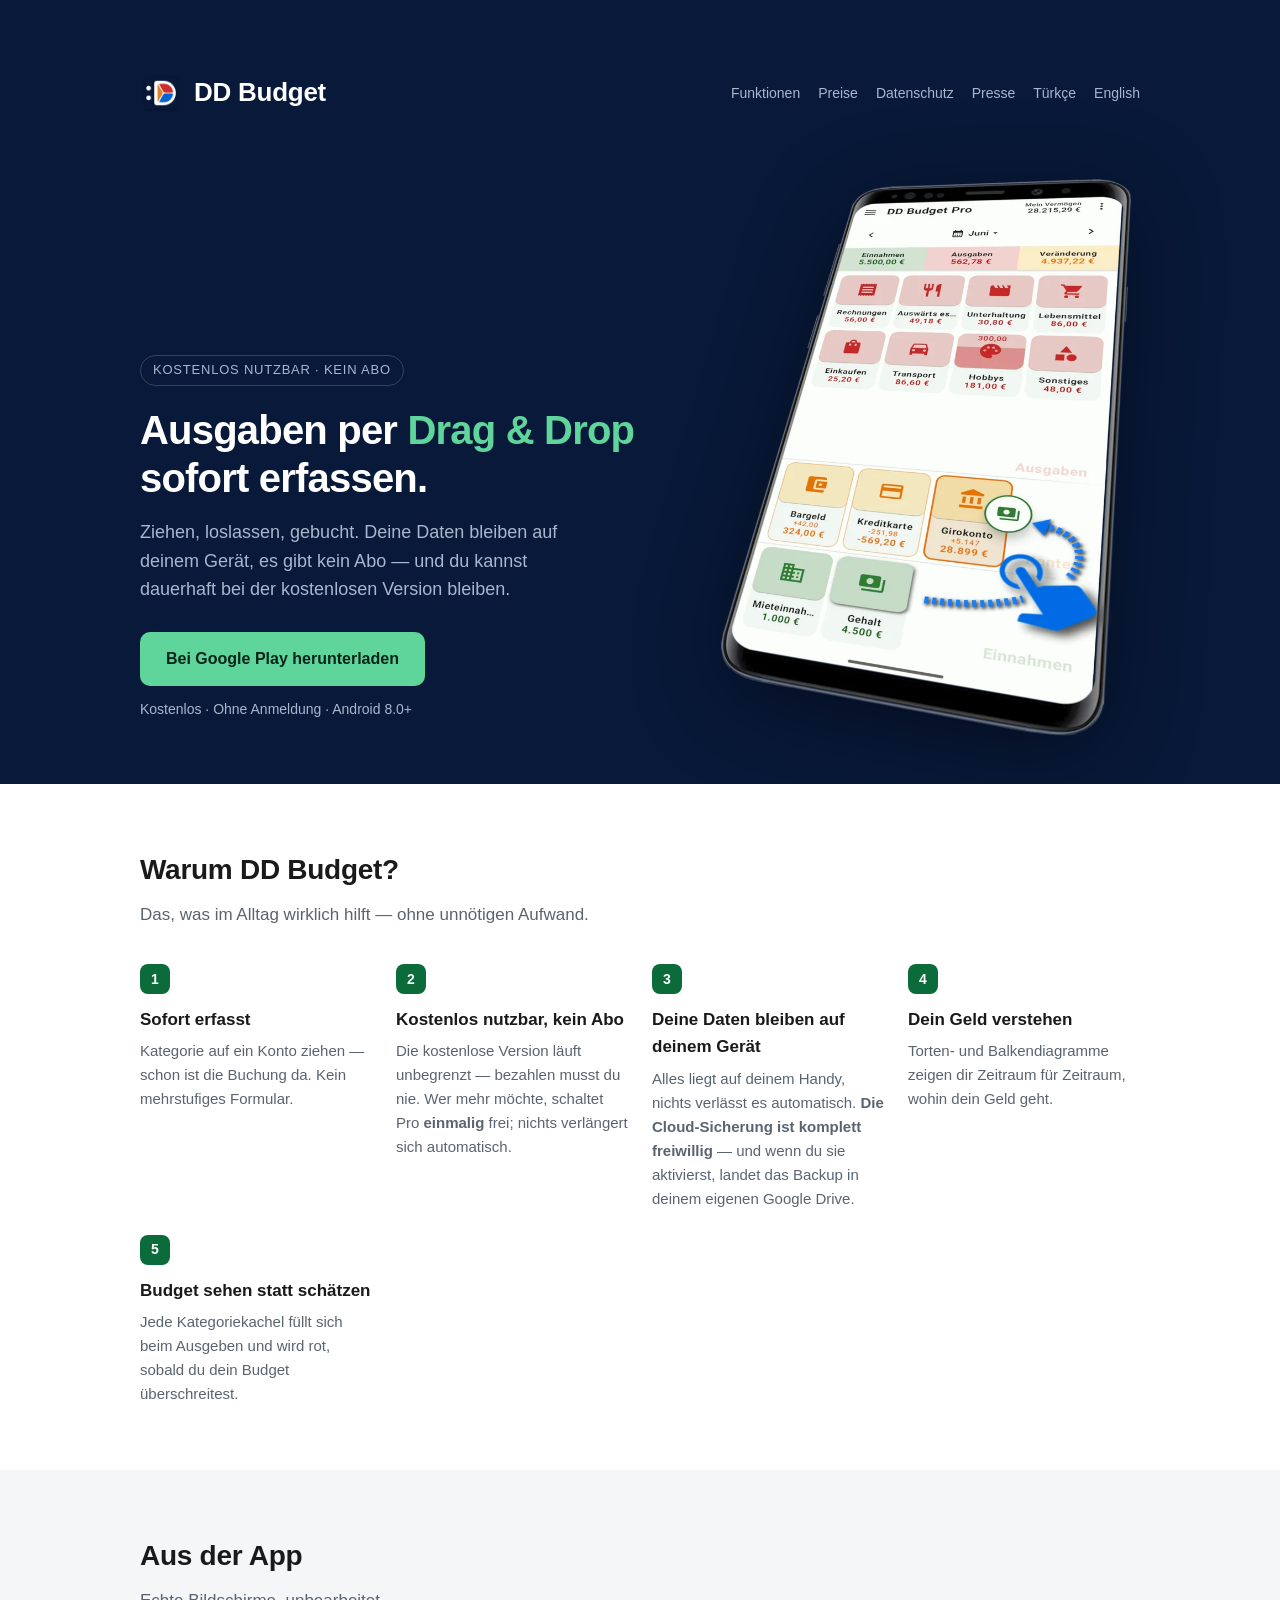
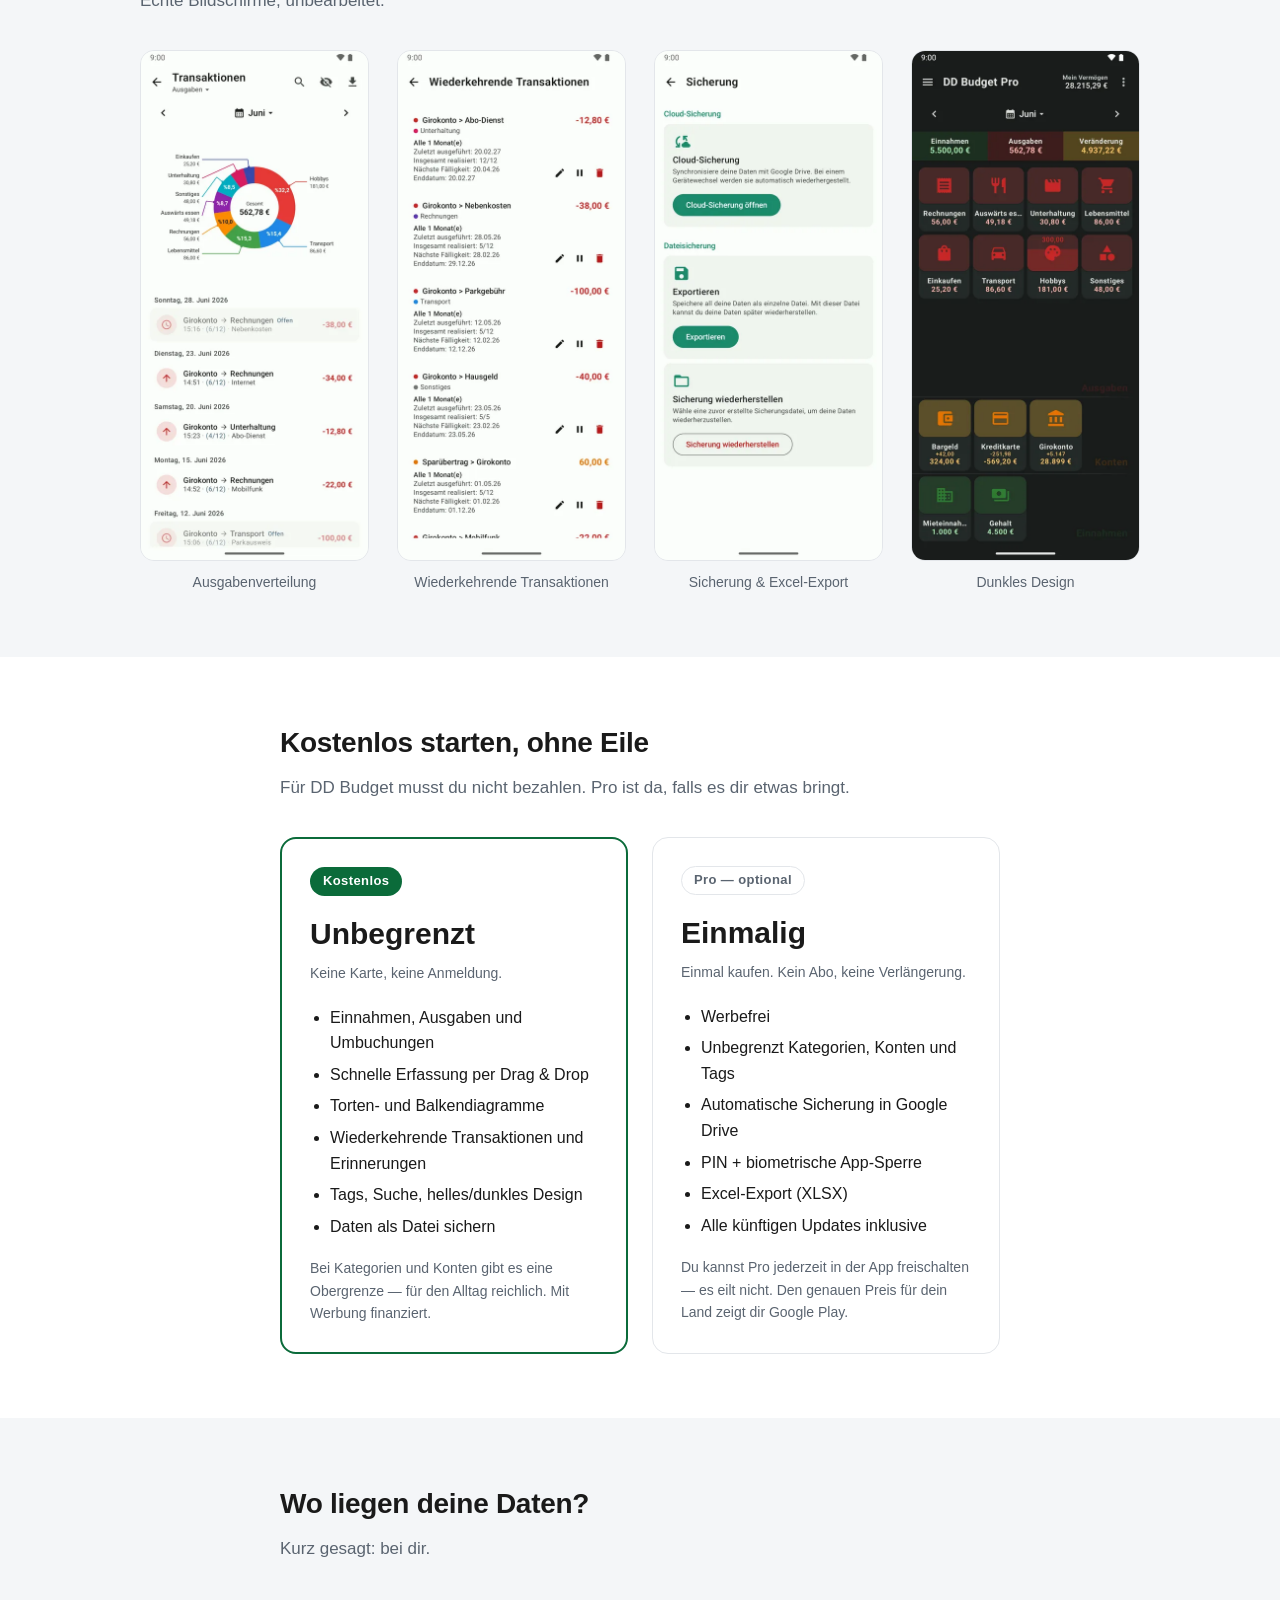
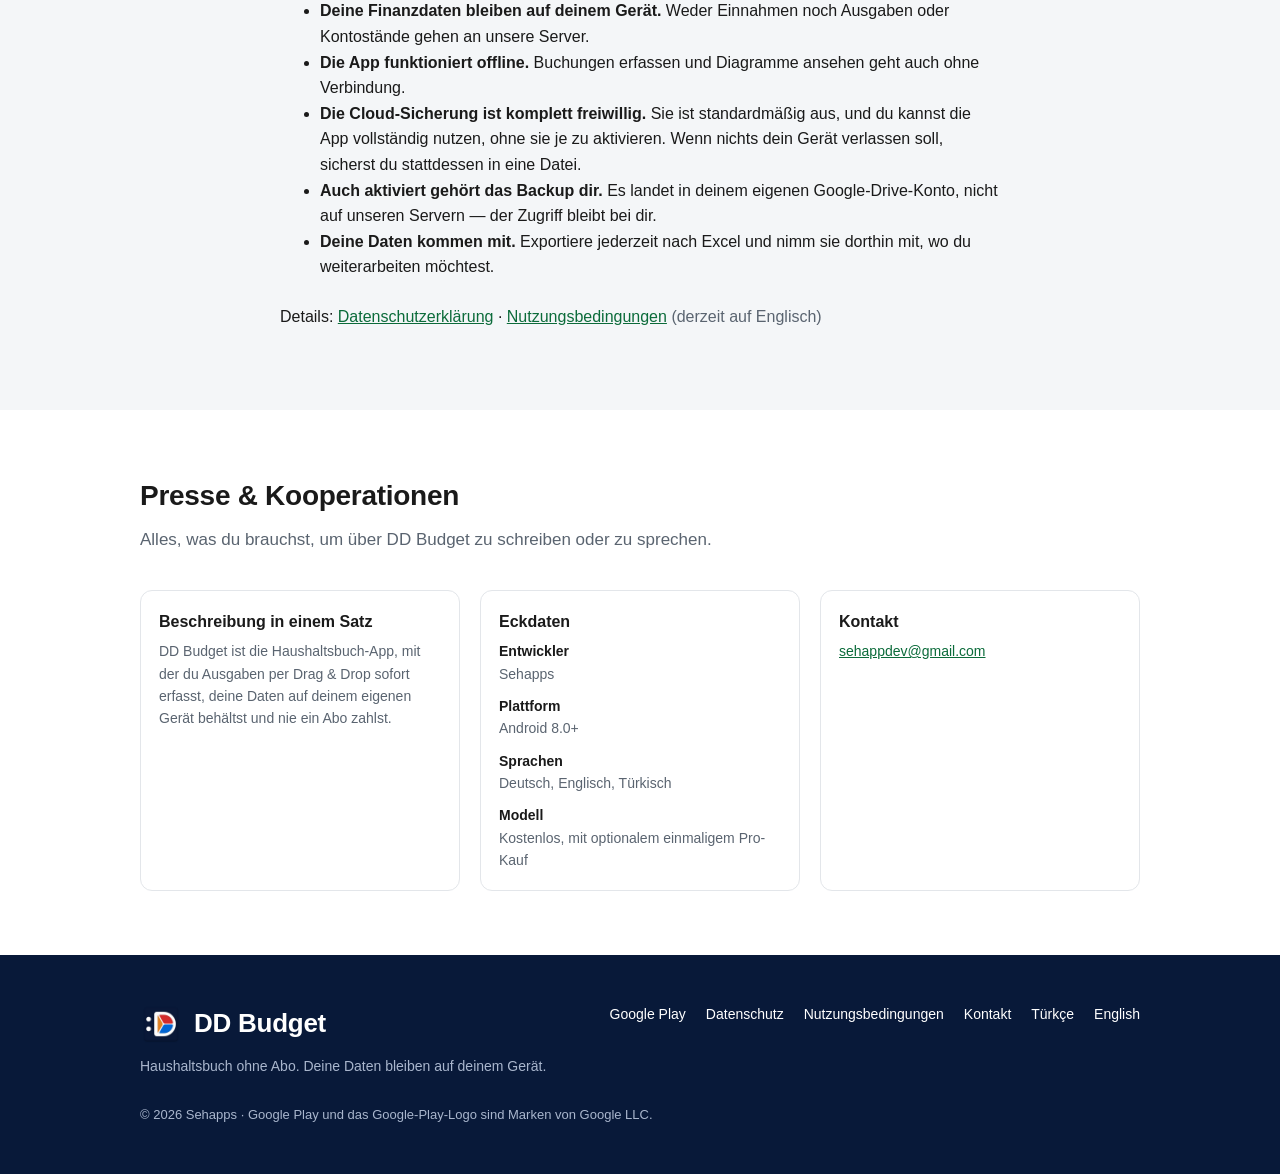
==== de/index.html @ b7f87d93 "site: içerik güncellemesi" ====
<!DOCTYPE html>
<html lang="de">
<head>
<meta charset="UTF-8">
<meta name="viewport" content="width=device-width, initial-scale=1.0">
<title>DD Budget — Haushaltsbuch &amp; Ausgaben im Blick</title>
<meta name="description" content="Mit DD Budget erfasst du Ausgaben per Drag &amp; Drop sofort, und deine Daten bleiben auf deinem Gerät. Kostenlos nutzbar, kein Abo.">
<link rel="icon" href="../assets/icon.png">
<link rel="stylesheet" href="../assets/site.css">
<link rel="alternate" hreflang="tr" href="../tr/">
<link rel="alternate" hreflang="en" href="../">
<link rel="alternate" hreflang="de" href="./">
<meta property="og:type" content="website">
<meta property="og:title" content="DD Budget — Haushaltsbuch &amp; Ausgaben im Blick">
<meta property="og:description" content="Ausgaben per Drag &amp; Drop sofort erfassen. Kostenlos nutzbar, deine Daten bleiben auf deinem Gerät, kein Abo.">
<meta property="og:image" content="assets/hero-drag-de.webp">
<meta name="twitter:card" content="summary_large_image">
</head>
<body>

<div class="hero">
  <div class="wrap">
    <div style="grid-column: 1 / -1;">
      <div class="topbar">
        <a class="brand" href="./" style="color:#fff">
          <img src="../assets/icon.png" alt="" width="42" height="42">
          DD Budget
        </a>
        <nav class="topnav">
          <a href="#funktionen" style="color:#a9b6cd">Funktionen</a>
          <a href="#preise" style="color:#a9b6cd">Preise</a>
          <a href="#datenschutz" style="color:#a9b6cd">Datenschutz</a>
          <a href="#presse" style="color:#a9b6cd">Presse</a>
          <a href="../tr/" style="color:#a9b6cd">Türkçe</a>
          <a href="../" style="color:#a9b6cd">English</a>
        </nav>
      </div>
    </div>

    <div class="hero-copy">
      <span class="eyebrow">Kostenlos nutzbar · Kein Abo</span>
      <h1>Ausgaben per <em>Drag &amp; Drop</em> sofort erfassen.</h1>
      <p class="lede">
        Ziehen, loslassen, gebucht. Deine Daten bleiben auf deinem Gerät, es gibt kein Abo —
        und du kannst dauerhaft bei der kostenlosen Version bleiben.
      </p>
      <a class="cta" href="https://play.google.com/store/apps/details?id=com.sehapps.hesapp&amp;referrer=utm_source%3Dlanding%26utm_medium%3Dhero%26utm_campaign%3Dde_site">
        Bei Google Play herunterladen
      </a>
      <span class="cta-note">Kostenlos · Ohne Anmeldung · Android 8.0+</span>
    </div>

    <div class="hero-shot">
      <img src="../assets/hero-drag-de.webp" width="760" height="1039"
           alt="Startbildschirm von DD Budget: eine Kategoriekachel wird auf ein Girokonto gezogen">
    </div>
  </div>
</div>

<section id="funktionen">
  <div class="wrap">
    <h2>Warum DD Budget?</h2>
    <p class="section-lede">Das, was im Alltag wirklich hilft — ohne unnötigen Aufwand.</p>

    <div class="values">
      <div class="value">
        <span class="num">1</span>
        <h3>Sofort erfasst</h3>
        <p>Kategorie auf ein Konto ziehen — schon ist die Buchung da. Kein mehrstufiges Formular.</p>
      </div>
      <div class="value">
        <span class="num">2</span>
        <h3>Kostenlos nutzbar, kein Abo</h3>
        <p>Die kostenlose Version läuft unbegrenzt — bezahlen musst du nie. Wer mehr möchte, schaltet Pro <strong>einmalig</strong> frei; nichts verlängert sich automatisch.</p>
      </div>
      <div class="value">
        <span class="num">3</span>
        <h3>Deine Daten bleiben auf deinem Gerät</h3>
        <p>Alles liegt auf deinem Handy, nichts verlässt es automatisch. <strong>Die Cloud-Sicherung ist komplett freiwillig</strong> — und wenn du sie aktivierst, landet das Backup in deinem eigenen Google Drive.</p>
      </div>
      <div class="value">
        <span class="num">4</span>
        <h3>Dein Geld verstehen</h3>
        <p>Torten- und Balkendiagramme zeigen dir Zeitraum für Zeitraum, wohin dein Geld geht.</p>
      </div>
      <div class="value">
        <span class="num">5</span>
        <h3>Budget sehen statt schätzen</h3>
        <p>Jede Kategoriekachel füllt sich beim Ausgeben und wird rot, sobald du dein Budget überschreitest.</p>
      </div>
    </div>
  </div>
</section>

<section class="alt">
  <div class="wrap">
    <h2>Aus der App</h2>
    <p class="section-lede">Echte Bildschirme, unbearbeitet.</p>
    <div class="shots">
      <figure class="shot" style="margin:0">
        <img src="../assets/shot-chart-de.webp" width="460" height="1032" alt="Tortendiagramm der Ausgaben nach Kategorie">
        <figcaption>Ausgabenverteilung</figcaption>
      </figure>
      <figure class="shot" style="margin:0">
        <img src="../assets/shot-recurring-de.webp" width="460" height="1032" alt="Liste wiederkehrender Transaktionen mit Erinnerungen">
        <figcaption>Wiederkehrende Transaktionen</figcaption>
      </figure>
      <figure class="shot" style="margin:0">
        <img src="../assets/shot-backup-de.webp" width="460" height="1032" alt="Bildschirm für Cloud-Sicherung und Excel-Export">
        <figcaption>Sicherung &amp; Excel-Export</figcaption>
      </figure>
      <figure class="shot" style="margin:0">
        <img src="../assets/shot-dark-de.webp" width="460" height="1032" alt="Startbildschirm im dunklen Design">
        <figcaption>Dunkles Design</figcaption>
      </figure>
    </div>
  </div>
</section>

<section id="preise">
  <div class="wrap narrow">
    <h2>Kostenlos starten, ohne Eile</h2>
    <p class="section-lede">Für DD Budget musst du nicht bezahlen. Pro ist da, falls es dir etwas bringt.</p>

    <div class="plans">
      <div class="plan plan-free">
        <span class="plan-tag">Kostenlos</span>
        <p class="plan-price">Unbegrenzt <small>Keine Karte, keine Anmeldung.</small></p>
        <ul>
          <li>Einnahmen, Ausgaben und Umbuchungen</li>
          <li>Schnelle Erfassung per Drag &amp; Drop</li>
          <li>Torten- und Balkendiagramme</li>
          <li>Wiederkehrende Transaktionen und Erinnerungen</li>
          <li>Tags, Suche, helles/dunkles Design</li>
          <li>Daten als Datei sichern</li>
        </ul>
        <p class="plan-note">Bei Kategorien und Konten gibt es eine Obergrenze — für den Alltag reichlich. Mit Werbung finanziert.</p>
      </div>

      <div class="plan">
        <span class="plan-tag">Pro — optional</span>
        <p class="plan-price">Einmalig <small>Einmal kaufen. Kein Abo, keine Verlängerung.</small></p>
        <ul>
          <li>Werbefrei</li>
          <li>Unbegrenzt Kategorien, Konten und Tags</li>
          <li>Automatische Sicherung in Google Drive</li>
          <li>PIN + biometrische App-Sperre</li>
          <li>Excel-Export (XLSX)</li>
          <li>Alle künftigen Updates inklusive</li>
        </ul>
        <p class="plan-note">Du kannst Pro jederzeit in der App freischalten — es eilt nicht. Den genauen Preis für dein Land zeigt dir Google Play.</p>
      </div>
    </div>
  </div>
</section>

<section id="datenschutz" class="alt">
  <div class="wrap narrow">
    <h2>Wo liegen deine Daten?</h2>
    <p class="section-lede">Kurz gesagt: bei dir.</p>
    <ul>
      <li><strong>Deine Finanzdaten bleiben auf deinem Gerät.</strong> Weder Einnahmen noch Ausgaben oder Kontostände gehen an unsere Server.</li>
      <li><strong>Die App funktioniert offline.</strong> Buchungen erfassen und Diagramme ansehen geht auch ohne Verbindung.</li>
      <li><strong>Die Cloud-Sicherung ist komplett freiwillig.</strong> Sie ist standardmäßig aus, und du kannst die App vollständig nutzen, ohne sie je zu aktivieren. Wenn nichts dein Gerät verlassen soll, sicherst du stattdessen in eine Datei.</li>
      <li><strong>Auch aktiviert gehört das Backup dir.</strong> Es landet in deinem eigenen Google-Drive-Konto, nicht auf unseren Servern — der Zugriff bleibt bei dir.</li>
      <li><strong>Deine Daten kommen mit.</strong> Exportiere jederzeit nach Excel und nimm sie dorthin mit, wo du weiterarbeiten möchtest.</li>
    </ul>
    <p style="margin-top:24px">
      Details: <a href="../privacy-en.html">Datenschutzerklärung</a> · <a href="../terms-en.html">Nutzungsbedingungen</a>
      <span style="color:var(--muted)">(derzeit auf Englisch)</span>
    </p>
  </div>
</section>

<section id="presse">
  <div class="wrap">
    <h2>Presse &amp; Kooperationen</h2>
    <p class="section-lede">Alles, was du brauchst, um über DD Budget zu schreiben oder zu sprechen.</p>
    <div class="kit">
      <div>
        <h3>Beschreibung in einem Satz</h3>
        <p>DD Budget ist die Haushaltsbuch-App, mit der du Ausgaben per Drag &amp; Drop sofort erfasst, deine Daten auf deinem eigenen Gerät behältst und nie ein Abo zahlst.</p>
      </div>
      <div>
        <h3>Eckdaten</h3>
        <dl class="facts">
          <dt>Entwickler</dt><dd>Sehapps</dd>
          <dt>Plattform</dt><dd>Android 8.0+</dd>
          <dt>Sprachen</dt><dd>Deutsch, Englisch, Türkisch</dd>
          <dt>Modell</dt><dd>Kostenlos, mit optionalem einmaligem Pro-Kauf</dd>
        </dl>
      </div>
      <div>
        <h3>Kontakt</h3>
        <p><a href="mailto:sehappdev@gmail.com">sehappdev@gmail.com</a></p>
      </div>
    </div>
  </div>
</section>

<footer>
  <div class="wrap">
    <div class="footer-grid">
      <div>
        <div class="brand" style="color:#fff;margin-bottom:10px">
          <img src="../assets/icon.png" alt="" width="42" height="42"> DD Budget
        </div>
        <div>Haushaltsbuch ohne Abo. Deine Daten bleiben auf deinem Gerät.</div>
      </div>
      <div class="footer-links">
        <a href="https://play.google.com/store/apps/details?id=com.sehapps.hesapp&amp;referrer=utm_source%3Dlanding%26utm_medium%3Dfooter%26utm_campaign%3Dde_site">Google Play</a>
        <a href="../privacy-en.html">Datenschutz</a>
        <a href="../terms-en.html">Nutzungsbedingungen</a>
        <a href="mailto:sehappdev@gmail.com">Kontakt</a>
        <a href="../tr/">Türkçe</a>
        <a href="../">English</a>
      </div>
    </div>
    <div class="copyright">© 2026 Sehapps · Google Play und das Google-Play-Logo sind Marken von Google LLC.</div>
  </div>
</footer>

</body>
</html>
---- assets/site.css ----
:root {
  --bg: #ffffff;
  --bg-alt: #f4f6f8;
  --fg: #1a1a1a;
  --muted: #5a6470;
  --accent: #0b6b3a;
  --accent-fg: #ffffff;
  --border: #e3e6ea;
  --navy: #081939;
  --navy-fg: #ffffff;
  --navy-muted: #a9b6cd;
}
@media (prefers-color-scheme: dark) {
  :root {
    --bg: #121417;
    --bg-alt: #1c2026;
    --fg: #e9eaed;
    --muted: #9aa3ad;
    --accent: #5fd49b;
    --accent-fg: #06251a;
    --border: #2a2f36;
    --navy: #050f24;
    --navy-muted: #8b99b2;
  }
}

* { box-sizing: border-box; }

/* width/height attribute'ları layout shift'i önlemek için duruyor;
   height:auto olmadan max-width uygulanınca görseller eziliyor. */
img { max-width: 100%; height: auto; }

body {
  margin: 0;
  background: var(--bg);
  color: var(--fg);
  font-family: -apple-system, BlinkMacSystemFont, "Segoe UI", Roboto, "Helvetica Neue", Arial, sans-serif;
  line-height: 1.6;
  font-size: 16px;
  -webkit-font-smoothing: antialiased;
}

.wrap { max-width: 1040px; margin: 0 auto; padding: 0 20px; }
.narrow { max-width: 760px; }

a { color: var(--accent); }

/* ---------- üst bar ---------- */
.topbar {
  display: flex; align-items: center; justify-content: space-between;
  gap: 16px; padding: 16px 0;
}
.brand { display: flex; align-items: center; gap: 12px; font-weight: 700; font-size: 26px; letter-spacing: -0.01em; color: var(--fg); text-decoration: none; }
.brand img { width: 42px; height: 42px; border-radius: 10px; }
.topnav { display: flex; gap: 18px; font-size: 14px; }
.topnav a { color: var(--muted); text-decoration: none; }
.topnav a:hover { color: var(--fg); }

/* ---------- hero ---------- */
.hero { background: var(--navy); color: var(--navy-fg); padding: 56px 0 0; overflow: hidden; }
.hero .wrap { display: grid; grid-template-columns: 1.1fr 0.9fr; gap: 40px; align-items: end; }
.hero-copy { padding-bottom: 64px; }
.eyebrow {
  display: inline-block; font-size: 13px; letter-spacing: .06em; text-transform: uppercase;
  color: var(--navy-muted); border: 1px solid rgba(255,255,255,.18);
  border-radius: 999px; padding: 4px 12px; margin-bottom: 20px;
}
.hero h1 { font-size: 40px; line-height: 1.2; margin: 0 0 16px; letter-spacing: -0.02em; }
.hero h1 em { font-style: normal; color: #5fd49b; }
.hero p.lede { font-size: 18px; color: var(--navy-muted); margin: 0 0 28px; max-width: 46ch; }
.hero-shot { display: flex; justify-content: center; padding-bottom: 40px; }
.hero-shot img { width: 100%; max-width: 420px; display: block; filter: drop-shadow(0 18px 45px rgba(0,0,0,.45)); }

.cta {
  display: inline-flex; align-items: center; gap: 10px;
  background: var(--accent); color: var(--accent-fg);
  font-weight: 600; font-size: 16px; text-decoration: none;
  padding: 14px 26px; border-radius: 10px;
}
.hero .cta { background: #5fd49b; color: #06251a; }
.cta:hover { filter: brightness(1.06); }
.cta-note { display: block; margin-top: 12px; font-size: 14px; color: var(--navy-muted); }

/* ---------- bölümler ---------- */
section { padding: 64px 0; }
section.alt { background: var(--bg-alt); }
h2 { font-size: 28px; letter-spacing: -0.01em; margin: 0 0 8px; }
.section-lede { color: var(--muted); margin: 0 0 36px; font-size: 17px; }

.values { display: grid; grid-template-columns: repeat(auto-fit, minmax(230px, 1fr)); gap: 24px; }
.value h3 { margin: 0 0 6px; font-size: 17px; }
.value p { margin: 0; color: var(--muted); font-size: 15px; }
.value .num {
  display: inline-flex; align-items: center; justify-content: center;
  width: 30px; height: 30px; border-radius: 8px; margin-bottom: 12px;
  background: var(--accent); color: var(--accent-fg); font-weight: 700; font-size: 14px;
}

/* ---------- ekran görüntüleri ---------- */
.shots { display: grid; grid-template-columns: repeat(auto-fit, minmax(190px, 1fr)); gap: 28px; }
.shot img {
  width: 100%; max-width: 240px; margin: 0 auto;
  display: block; border-radius: 14px;
  border: 1px solid var(--border); background: var(--bg);
}
.shot figcaption { margin-top: 10px; font-size: 14px; color: var(--muted); text-align: center; }

/* ---------- planlar ---------- */
.plans { display: grid; grid-template-columns: 1fr 1fr; gap: 24px; }
.plan { border: 1px solid var(--border); border-radius: 16px; padding: 28px; background: var(--bg); }
.plan-free { border-color: var(--accent); border-width: 2px; }
.plan-tag {
  display: inline-block; font-size: 13px; font-weight: 600; letter-spacing: .03em;
  color: var(--muted); border: 1px solid var(--border);
  border-radius: 999px; padding: 3px 12px; margin-bottom: 14px;
}
.plan-free .plan-tag { background: var(--accent); color: var(--accent-fg); border-color: transparent; }
.plan-price { font-size: 30px; font-weight: 700; margin: 0; }
.plan-price small { font-size: 14px; font-weight: 400; color: var(--muted); display: block; margin-top: 4px; }
.plan ul { margin: 20px 0 0; padding-left: 20px; }
.plan li { margin: 6px 0; }
.plan-note { margin: 18px 0 0; color: var(--muted); font-size: 14px; }
@media (max-width: 700px) { .plans { grid-template-columns: 1fr; } }

/* ---------- basın / iletişim ---------- */
.kit { display: grid; grid-template-columns: repeat(auto-fit, minmax(240px, 1fr)); gap: 20px; }
.kit div { border: 1px solid var(--border); border-radius: 12px; padding: 18px; }
.kit h3 { margin: 0 0 6px; font-size: 16px; }
.kit p { margin: 0; font-size: 14px; color: var(--muted); }

/* ---------- alt bilgi ---------- */
footer { background: var(--navy); color: var(--navy-muted); padding: 48px 0; font-size: 14px; }
footer a { color: #ffffff; text-decoration: none; }
footer a:hover { text-decoration: underline; }
.footer-grid { display: flex; flex-wrap: wrap; gap: 28px; justify-content: space-between; align-items: flex-start; }
.footer-links { display: flex; flex-wrap: wrap; gap: 20px; }
.copyright { margin-top: 28px; font-size: 13px; }

@media (max-width: 820px) {
  .hero { padding-top: 40px; }
  .hero .wrap { grid-template-columns: 1fr; gap: 28px; }
  .hero-copy { padding-bottom: 0; }
  .hero h1 { font-size: 31px; }
  section { padding: 48px 0; }
  h2 { font-size: 24px; }
  .topnav { display: none; }
  .brand { font-size: 22px; }
  .brand img { width: 36px; height: 36px; }
  .hero-shot { padding-bottom: 0; }
}

/* künye: her bilgi ayrı satır */
.facts { margin: 0; font-size: 14px; color: var(--muted); }
.facts dt { font-weight: 600; color: var(--fg); }
.facts dd { margin: 0 0 10px; }
.facts dd:last-child { margin-bottom: 0; }
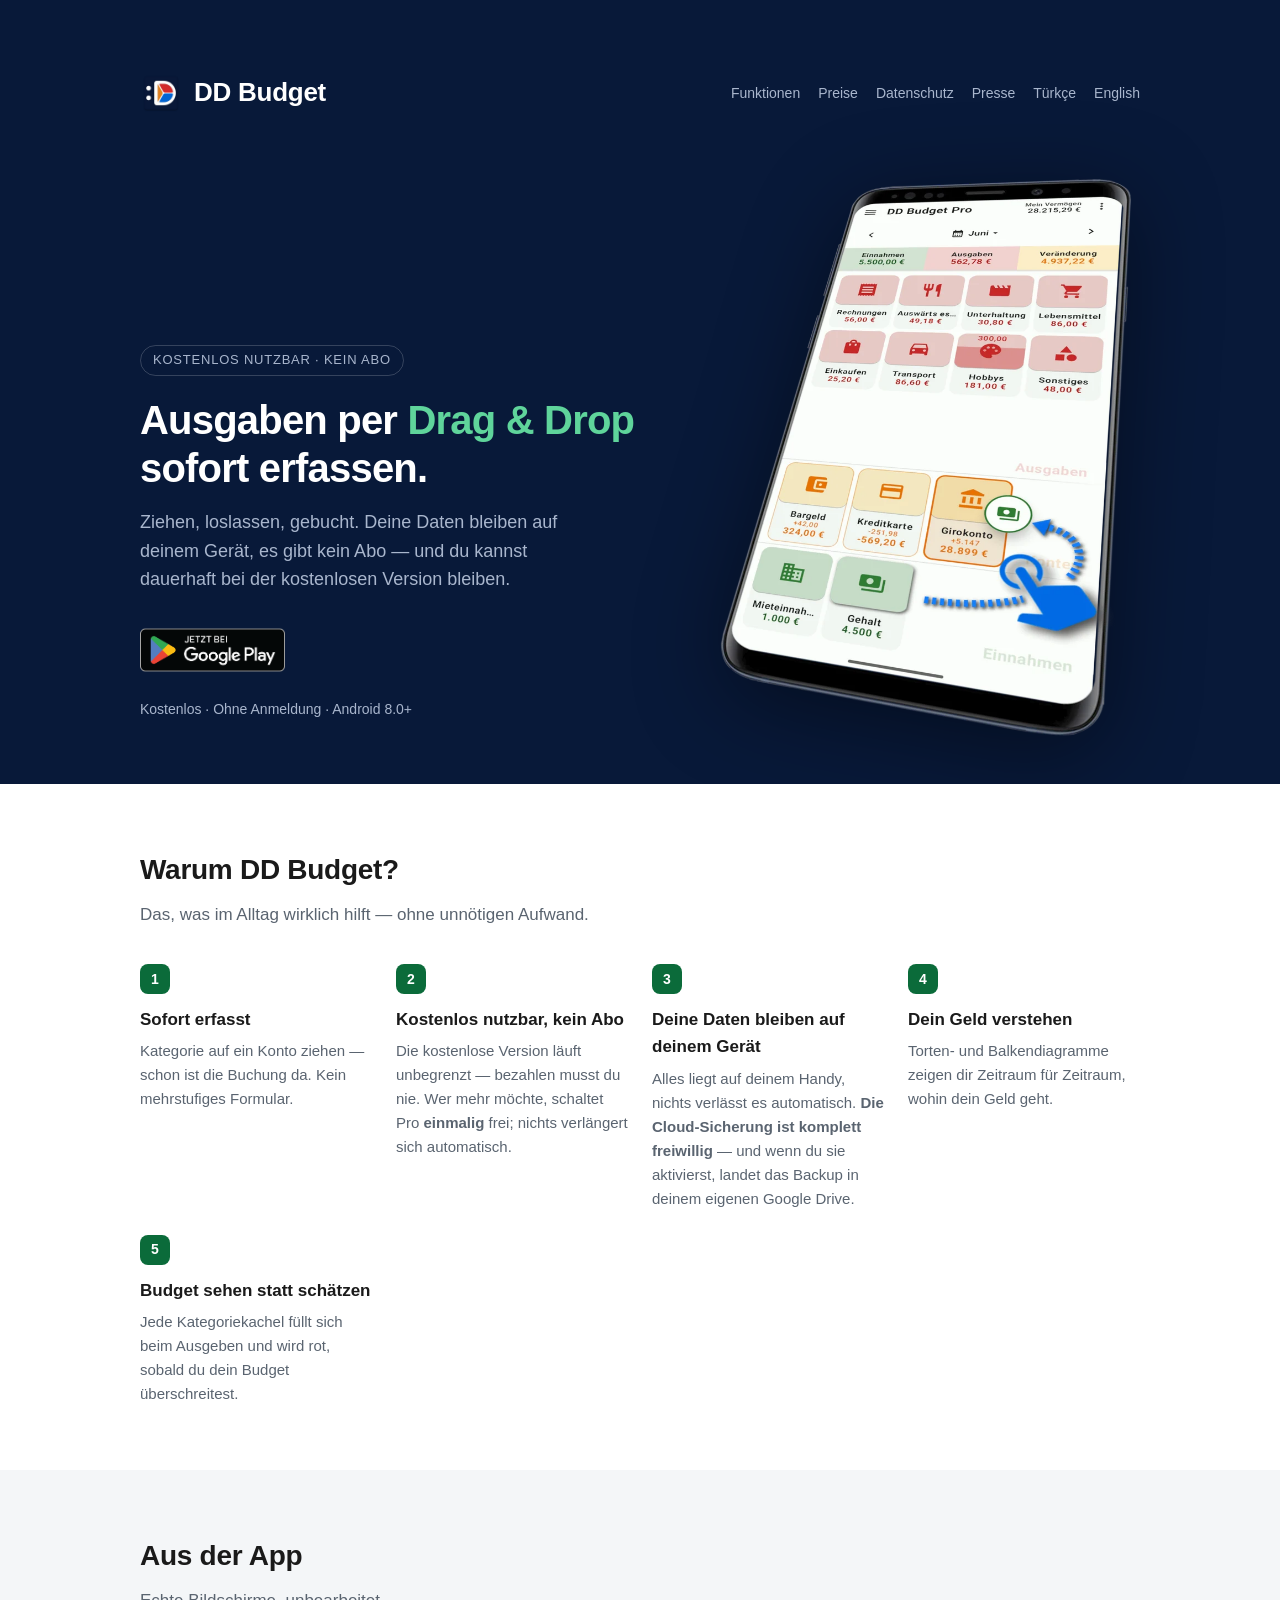
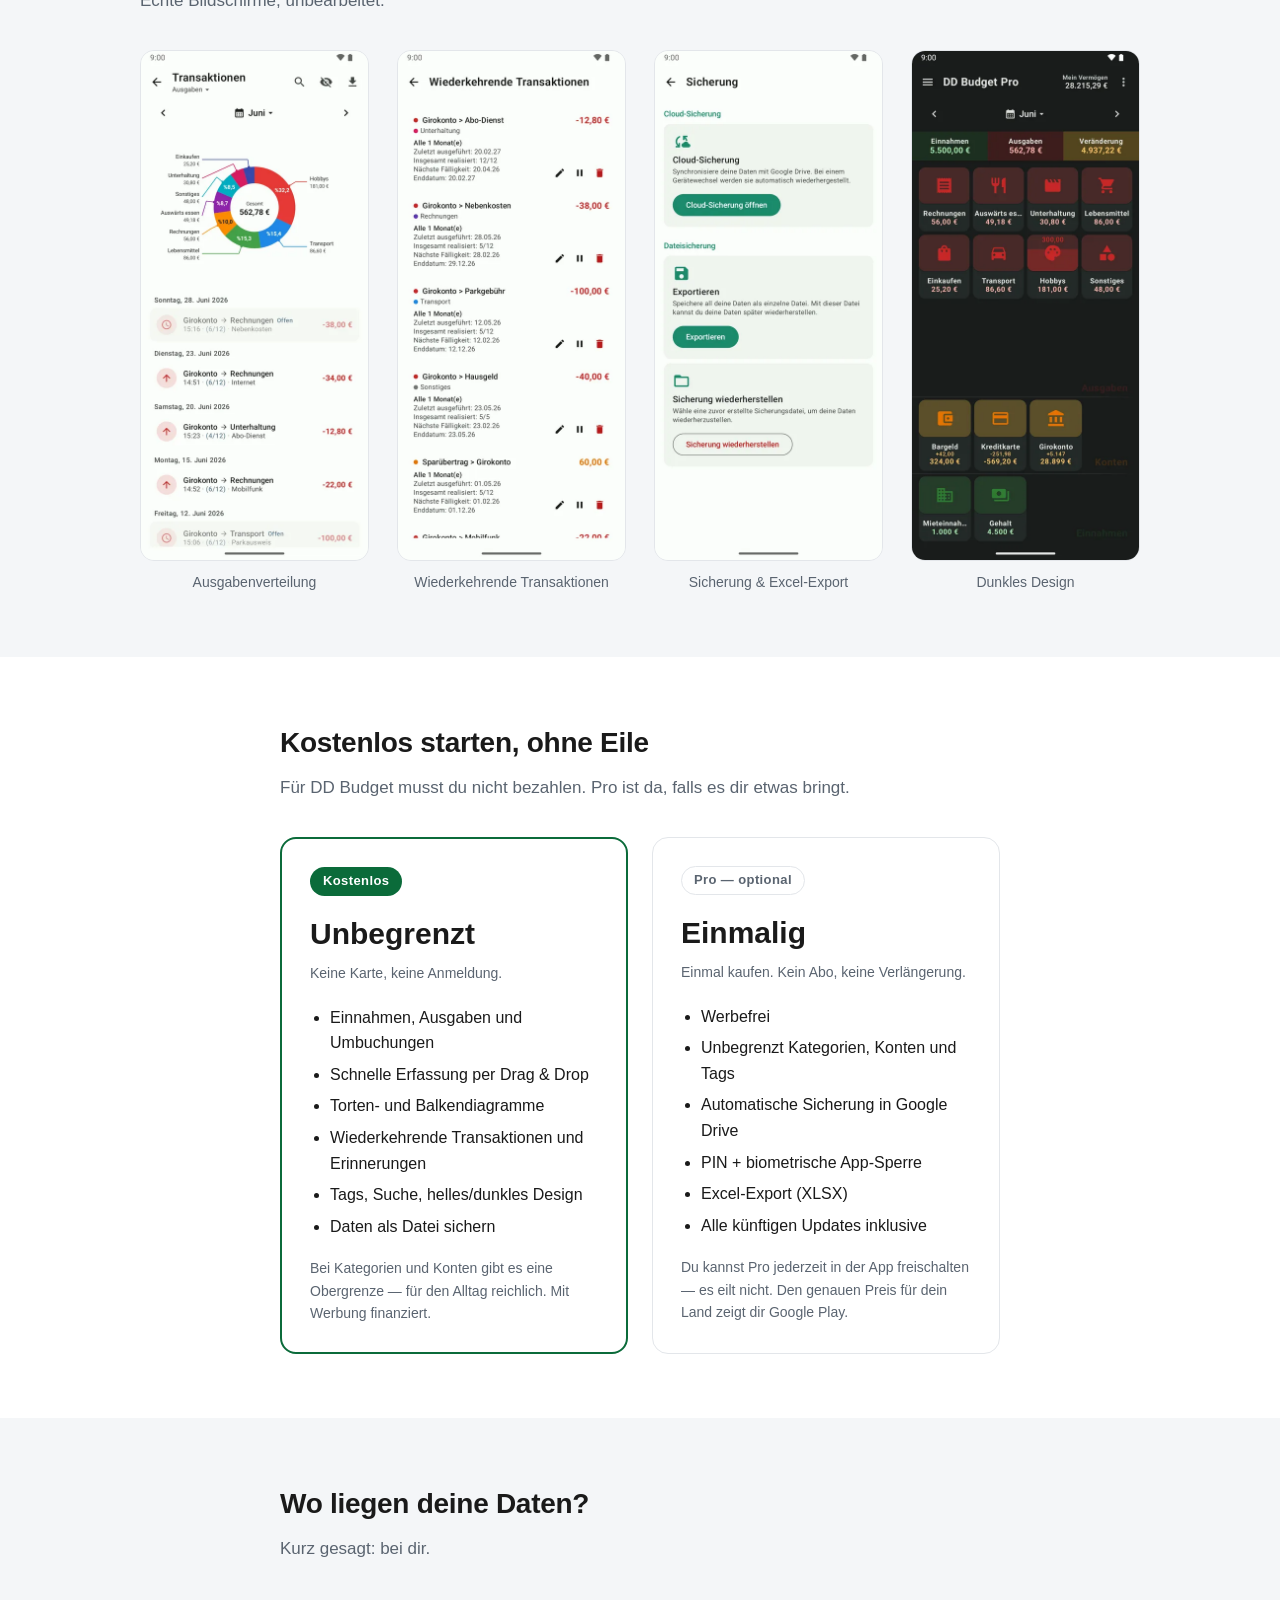
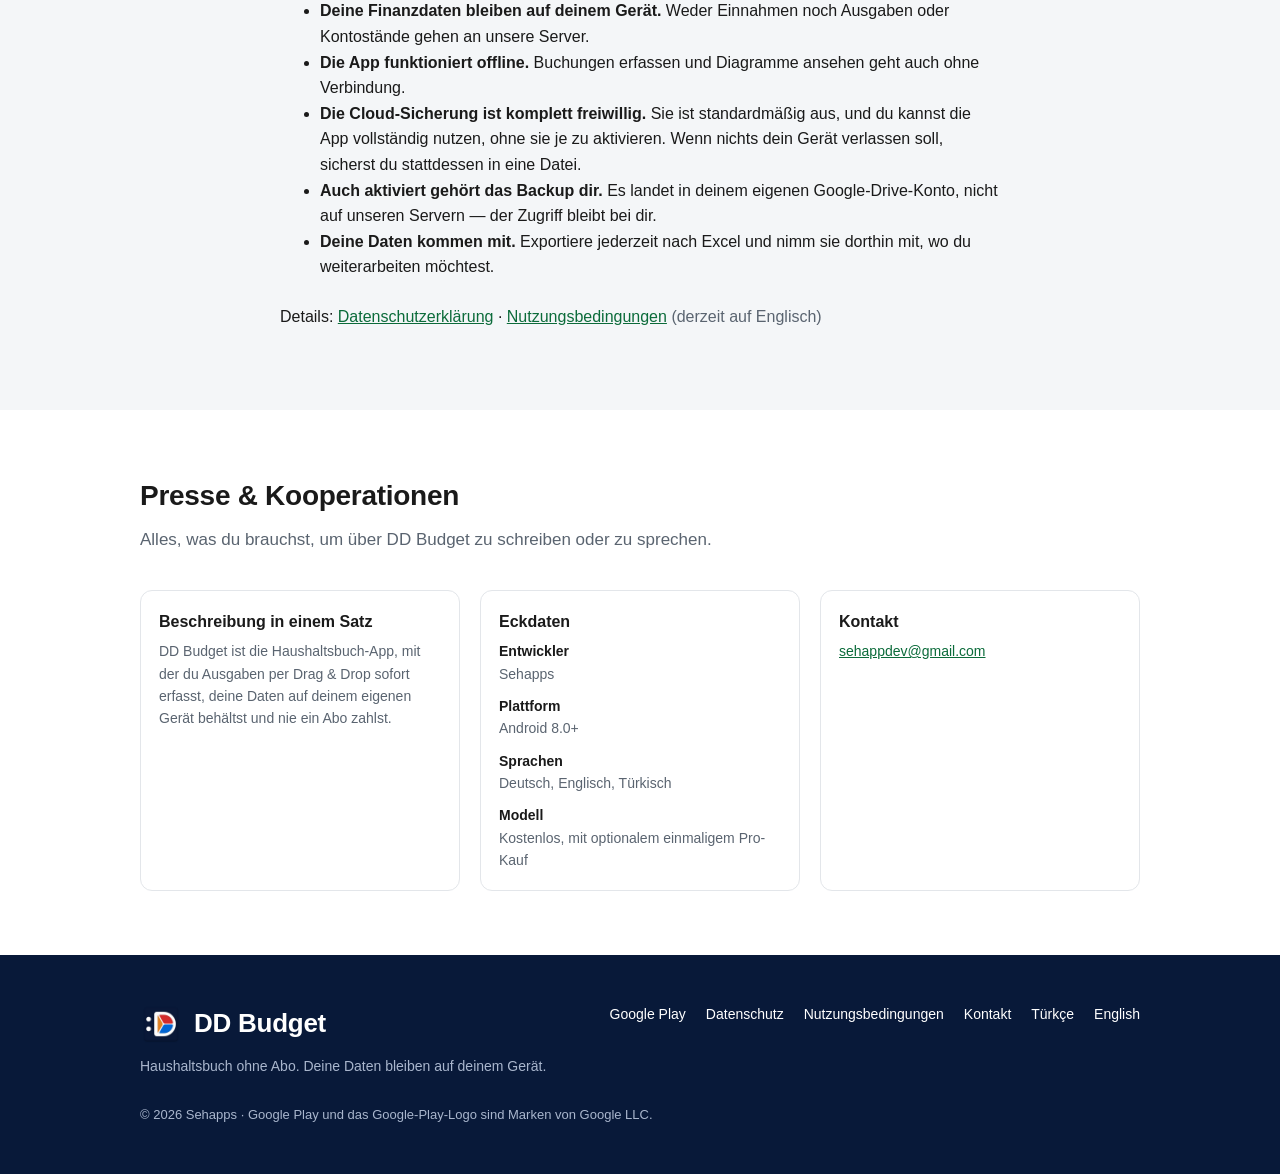
==== commit 5045bb5a: "site: içerik güncellemesi" ====
--- a/de/index.html
+++ b/de/index.html
@@ -10,11 +10,18 @@
 <link rel="alternate" hreflang="tr" href="../tr/">
 <link rel="alternate" hreflang="en" href="../">
 <link rel="alternate" hreflang="de" href="./">
+<link rel="canonical" href="https://sehapps.github.io/dd-budget/de/">
 <meta property="og:type" content="website">
+<meta property="og:url" content="https://sehapps.github.io/dd-budget/de/">
+<meta property="og:site_name" content="DD Budget">
+<meta property="og:locale" content="de_DE">
 <meta property="og:title" content="DD Budget — Haushaltsbuch &amp; Ausgaben im Blick">
 <meta property="og:description" content="Ausgaben per Drag &amp; Drop sofort erfassen. Kostenlos nutzbar, deine Daten bleiben auf deinem Gerät, kein Abo.">
-<meta property="og:image" content="assets/hero-drag-de.webp">
+<meta property="og:image" content="https://sehapps.github.io/dd-budget/assets/og-de.png">
+<meta property="og:image:width" content="1200">
+<meta property="og:image:height" content="630">
 <meta name="twitter:card" content="summary_large_image">
+<meta name="twitter:image" content="https://sehapps.github.io/dd-budget/assets/og-de.png">
 </head>
 <body>
 
@@ -44,8 +51,8 @@
         Ziehen, loslassen, gebucht. Deine Daten bleiben auf deinem Gerät, es gibt kein Abo —
         und du kannst dauerhaft bei der kostenlosen Version bleiben.
       </p>
-      <a class="cta" href="https://play.google.com/store/apps/details?id=com.sehapps.hesapp&amp;referrer=utm_source%3Dlanding%26utm_medium%3Dhero%26utm_campaign%3Dde_site">
-        Bei Google Play herunterladen
+      <a class="badge" href="https://play.google.com/store/apps/details?id=com.sehapps.hesapp&amp;referrer=utm_source%3Dlanding%26utm_medium%3Dhero%26utm_campaign%3Dde_site">
+        <img src="../assets/gp-badge-de.png" alt="Jetzt bei Google Play" width="646" height="250">
       </a>
       <span class="cta-note">Kostenlos · Ohne Anmeldung · Android 8.0+</span>
     </div>
--- a/assets/site.css
+++ b/assets/site.css
@@ -154,3 +154,10 @@
 .facts dt { font-weight: 600; color: var(--fg); }
 .facts dd { margin: 0 0 10px; }
 .facts dd:last-child { margin-bottom: 0; }
+
+/* resmî Google Play rozeti — Google'ın marka kuralları gereği
+   değiştirilmez, min 40px yükseklik ve etrafında boşluk gerekir */
+.badge { display: inline-block; line-height: 0; }
+.badge img { height: 56px; width: auto; display: block; }
+.badge:hover { opacity: .88; }
+@media (max-width: 820px) { .badge img { height: 50px; } }
